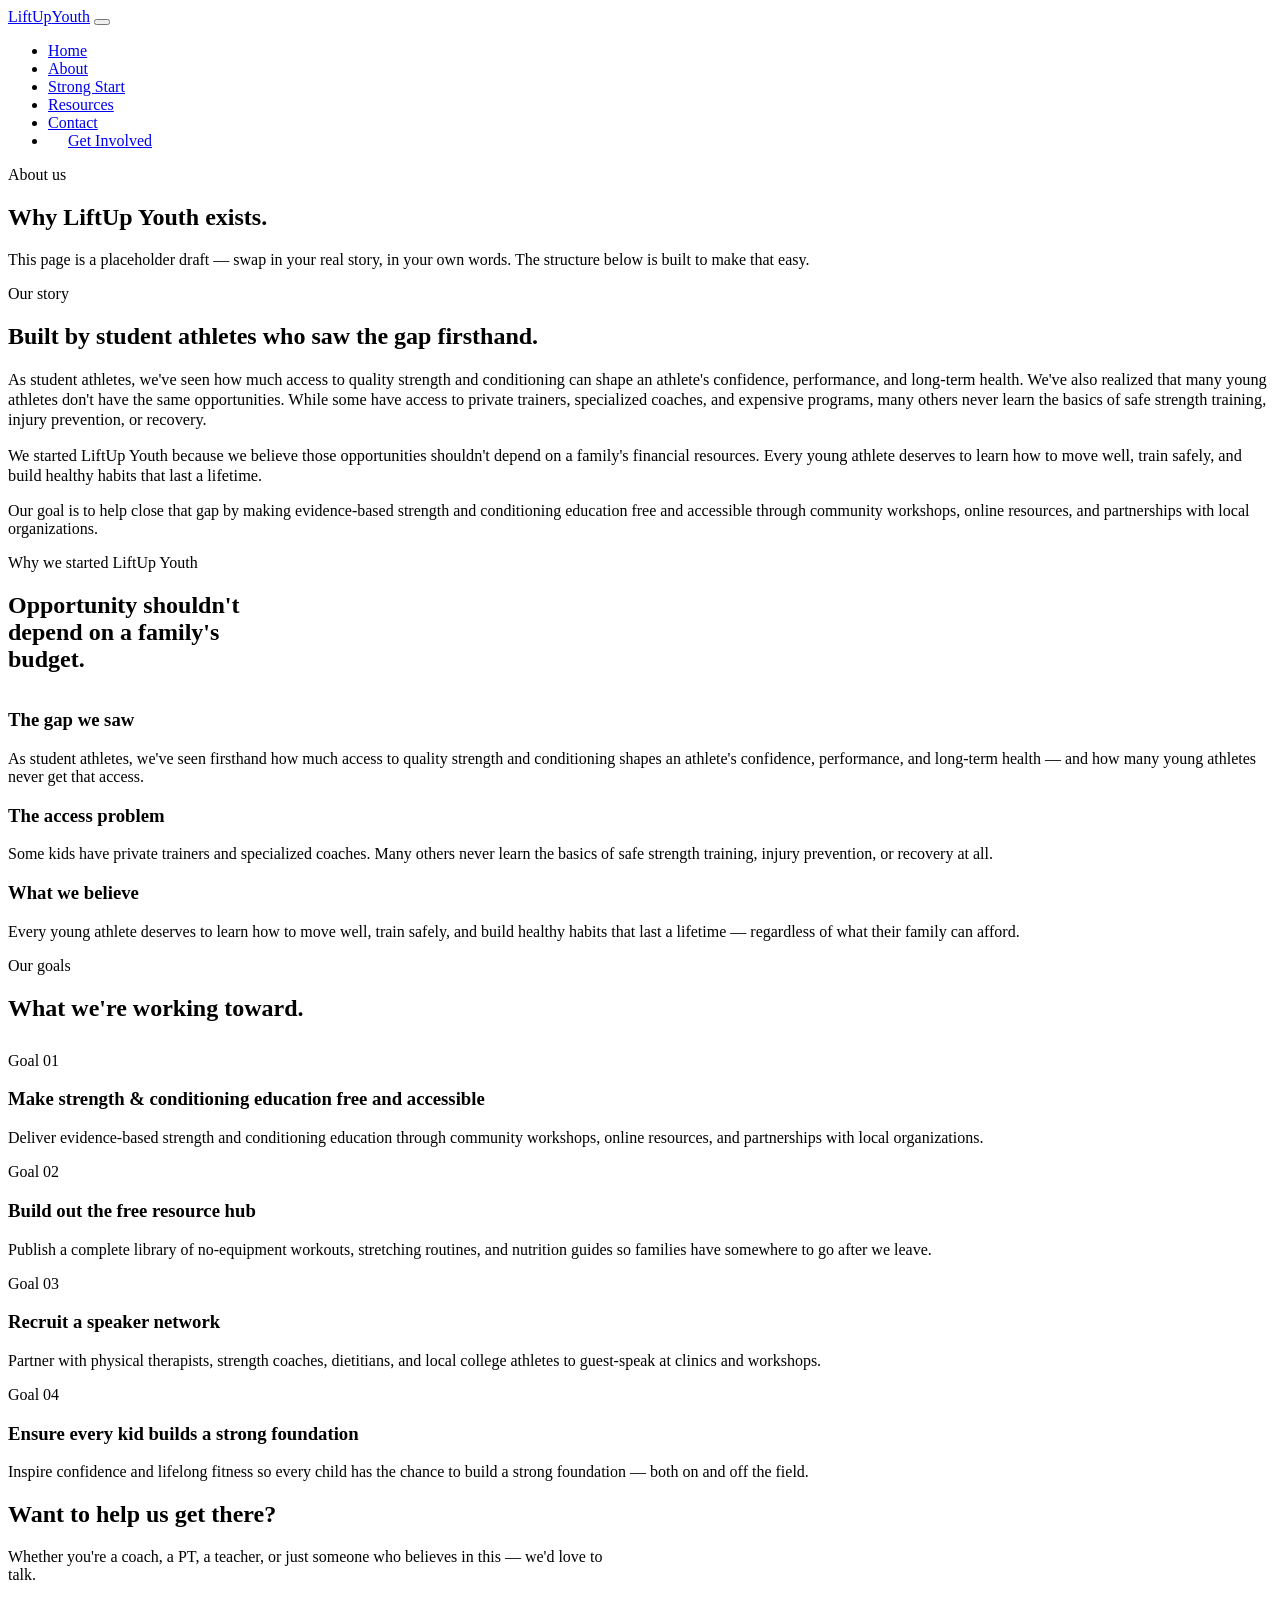
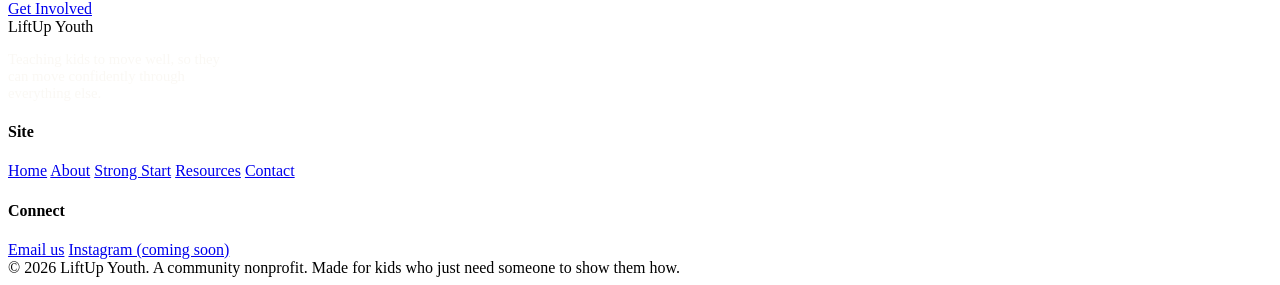
==== about.html @ e83b26b6 "Add files via upload" ====
<!DOCTYPE html>
<html lang="en">
<head>
<meta charset="UTF-8">
<meta name="viewport" content="width=device-width, initial-scale=1.0">
<title>About — LiftUp Youth</title>
<meta name="description" content="Why LiftUp Youth exists, our story, and our goals for youth movement education.">
<link rel="stylesheet" href="styles.css">
</head>
<body>

<header class="site">
  <nav class="nav">
    <a href="index.html" class="logo">LiftUp<span class="dot">Youth</span></a>
    <button class="nav-toggle" aria-label="Toggle menu" onclick="document.querySelector('.nav-links').classList.toggle('open')">
      <span></span><span></span><span></span>
    </button>
    <ul class="nav-links">
      <li><a href="index.html">Home</a></li>
      <li><a href="about.html" class="active">About</a></li>
      <li><a href="strong-start.html">Strong Start</a></li>
      <li><a href="resources.html">Resources</a></li>
      <li><a href="contact.html">Contact</a></li>
      <li class="nav-cta"><a href="contact.html" class="btn btn-primary" style="padding:10px 20px;">Get Involved</a></li>
    </ul>
  </nav>
</header>
<div class="lane-divider thin"></div>

<section class="page-hero">
  <div class="wrap">
    <div class="eyebrow">About us</div>
    <h1>Why LiftUp Youth exists.</h1>
    <p class="lead">This page is a placeholder draft — swap in your real story, in your own words. The structure below is built to make that easy.</p>
  </div>
</section>

<section class="tight">
  <div class="wrap">
    <div class="grid grid-2" style="gap:50px; align-items:start;">
      <div>
        <div class="eyebrow">Our story</div>
        <h2>Built by student athletes who saw the gap firsthand.</h2>
        <div class="stack" style="color:var(--ink-70); font-size:1.02rem;">
          <p>As student athletes, we've seen how much access to quality strength and conditioning can shape an athlete's confidence, performance, and long-term health. We've also realized that many young athletes don't have the same opportunities. While some have access to private trainers, specialized coaches, and expensive programs, many others never learn the basics of safe strength training, injury prevention, or recovery.</p>
          <p>We started LiftUp Youth because we believe those opportunities shouldn't depend on a family's financial resources. Every young athlete deserves to learn how to move well, train safely, and build healthy habits that last a lifetime.</p>
        </div>
      </div>
      <div class="callout">
        <p>Our goal is to help close that gap by making evidence-based strength and conditioning education free and accessible through community workshops, online resources, and partnerships with local organizations.</p>
      </div>
    </div>
  </div>
</section>

<section class="bg-chalk-2 tight">
  <div class="wrap">
    <div class="eyebrow">Why we started LiftUp Youth</div>
    <h2 style="max-width:24ch;">Opportunity shouldn't depend on a family's budget.</h2>
    <div class="grid grid-3" style="margin-top:36px;">
      <div class="card">
        <h3>The gap we saw</h3>
        <p>As student athletes, we've seen firsthand how much access to quality strength and conditioning shapes an athlete's confidence, performance, and long-term health — and how many young athletes never get that access.</p>
      </div>
      <div class="card">
        <h3>The access problem</h3>
        <p>Some kids have private trainers and specialized coaches. Many others never learn the basics of safe strength training, injury prevention, or recovery at all.</p>
      </div>
      <div class="card">
        <h3>What we believe</h3>
        <p>Every young athlete deserves to learn how to move well, train safely, and build healthy habits that last a lifetime — regardless of what their family can afford.</p>
      </div>
    </div>
  </div>
</section>

<section class="tight">
  <div class="wrap">
    <div class="eyebrow">Our goals</div>
    <h2>What we're working toward.</h2>
    <div class="grid grid-2" style="margin-top:30px;">
      <div class="card">
        <span class="num">Goal 01</span>
        <h3>Make strength &amp; conditioning education free and accessible</h3>
        <p>Deliver evidence-based strength and conditioning education through community workshops, online resources, and partnerships with local organizations.</p>
      </div>
      <div class="card">
        <span class="num">Goal 02</span>
        <h3>Build out the free resource hub</h3>
        <p>Publish a complete library of no-equipment workouts, stretching routines, and nutrition guides so families have somewhere to go after we leave.</p>
      </div>
      <div class="card">
        <span class="num">Goal 03</span>
        <h3>Recruit a speaker network</h3>
        <p>Partner with physical therapists, strength coaches, dietitians, and local college athletes to guest-speak at clinics and workshops.</p>
      </div>
      <div class="card">
        <span class="num">Goal 04</span>
        <h3>Ensure every kid builds a strong foundation</h3>
        <p>Inspire confidence and lifelong fitness so every child has the chance to build a strong foundation — both on and off the field.</p>
      </div>
    </div>
  </div>
</section>

<section class="bg-ink tight">
  <div class="wrap center" style="max-width:600px;">
    <h2>Want to help us get there?</h2>
    <p>Whether you're a coach, a PT, a teacher, or just someone who believes in this — we'd love to talk.</p>
    <a href="contact.html" class="btn btn-track">Get Involved</a>
  </div>
</section>

<footer class="site">
  <div class="wrap">
    <div class="foot-grid">
      <div>
        <span class="foot-logo">LiftUp Youth</span>
        <p style="max-width:32ch; color:rgba(246,243,236,0.6); font-size:0.92rem;">Teaching kids to move well, so they can move confidently through everything else.</p>
      </div>
      <div>
        <h4>Site</h4>
        <a href="index.html">Home</a>
        <a href="about.html">About</a>
        <a href="strong-start.html">Strong Start</a>
        <a href="resources.html">Resources</a>
        <a href="contact.html">Contact</a>
      </div>
      <div>
        <h4>Connect</h4>
        <a href="contact.html">Email us</a>
        <a href="#">Instagram (coming soon)</a>
      </div>
    </div>
    <div class="foot-bottom">
      <span>© 2026 LiftUp Youth. A community nonprofit.</span>
      <span>Made for kids who just need someone to show them how.</span>
    </div>
  </div>
</footer>

<script src="script.js"></script>
</body>
</html>
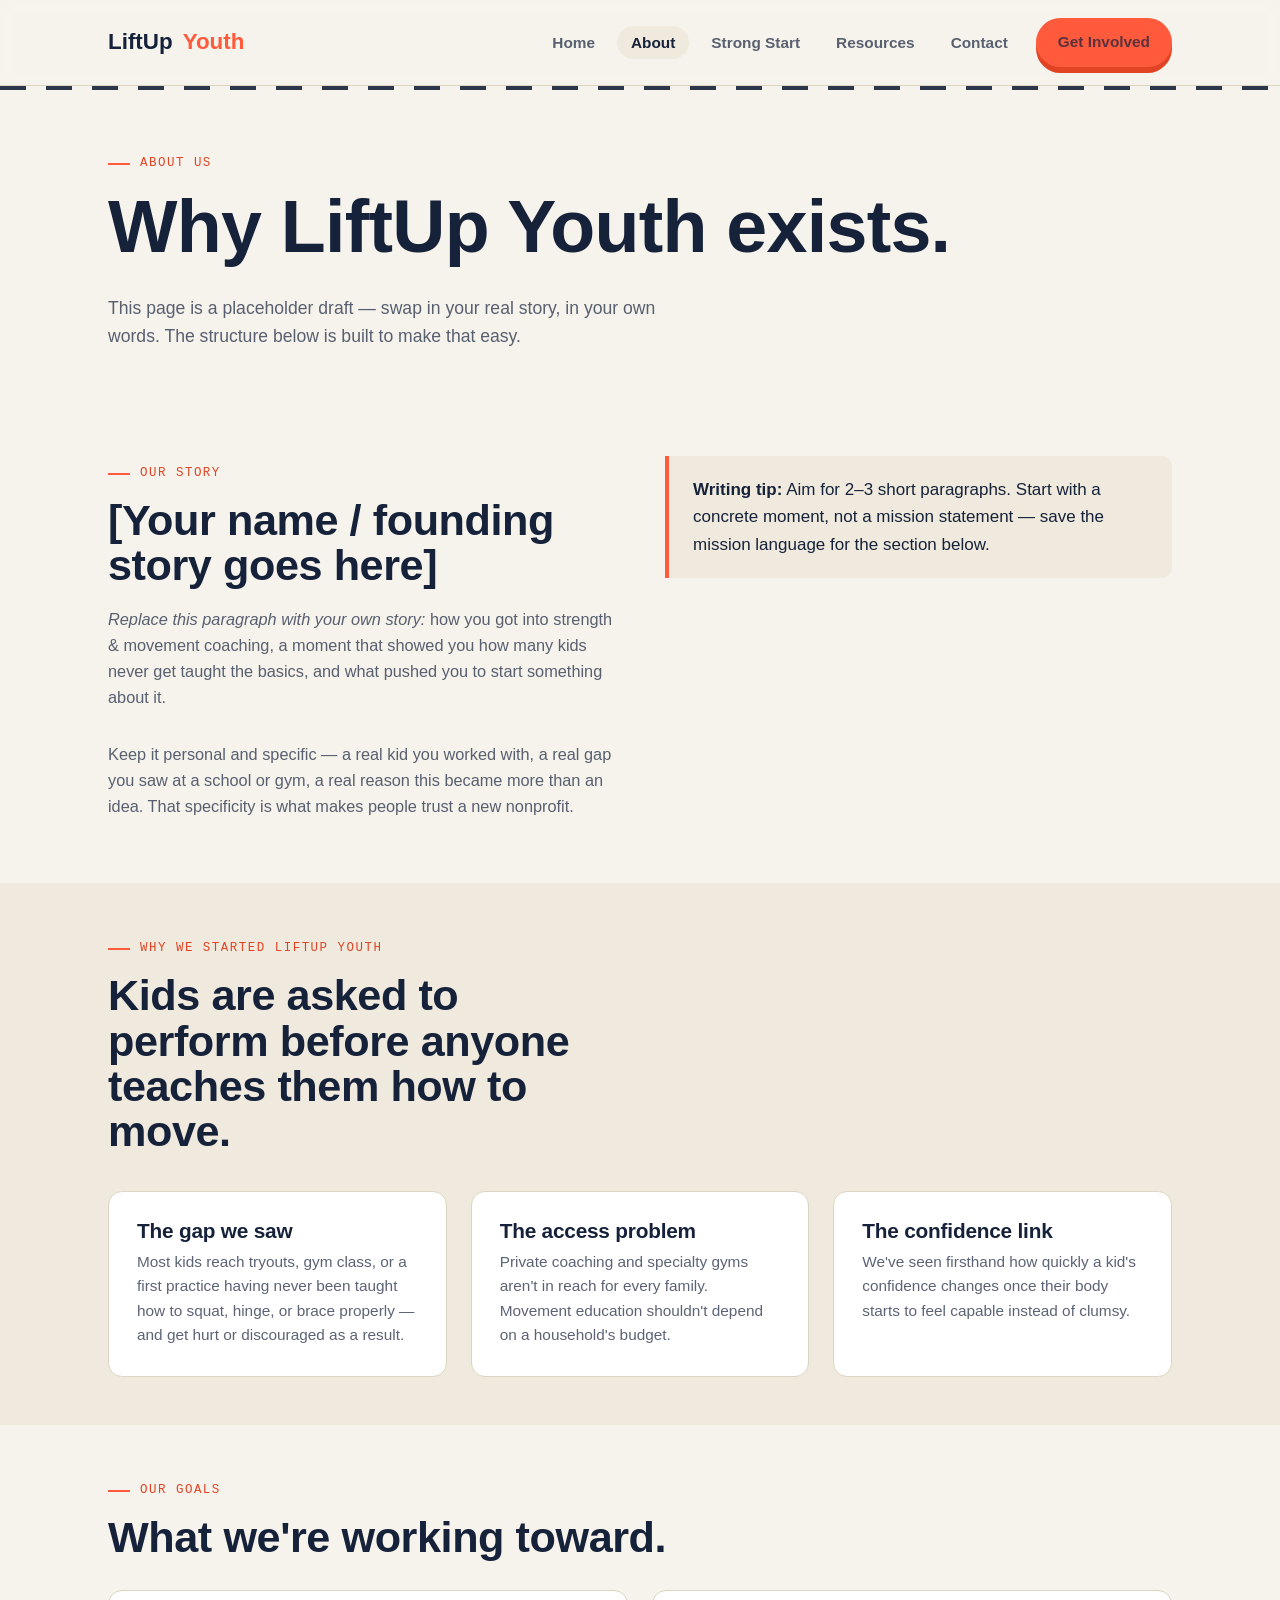
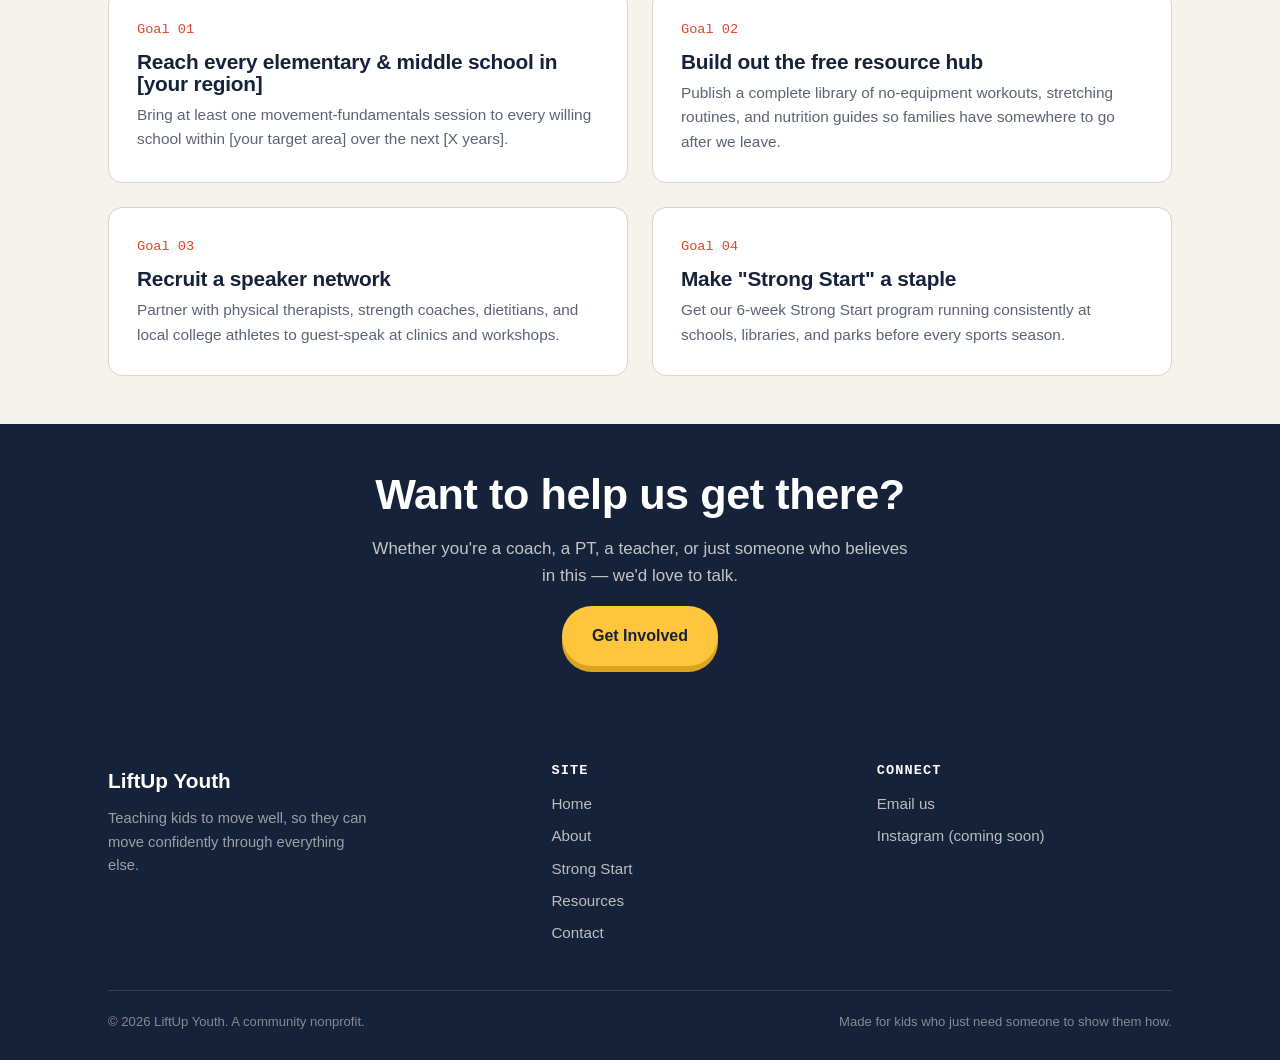
==== commit 03bebd18: "Add files via upload" ====
--- a/about.html
+++ b/about.html
@@ -40,14 +40,14 @@
     <div class="grid grid-2" style="gap:50px; align-items:start;">
       <div>
         <div class="eyebrow">Our story</div>
-        <h2>Built by student athletes who saw the gap firsthand.</h2>
+        <h2>[Your name / founding story goes here]</h2>
         <div class="stack" style="color:var(--ink-70); font-size:1.02rem;">
-          <p>As student athletes, we've seen how much access to quality strength and conditioning can shape an athlete's confidence, performance, and long-term health. We've also realized that many young athletes don't have the same opportunities. While some have access to private trainers, specialized coaches, and expensive programs, many others never learn the basics of safe strength training, injury prevention, or recovery.</p>
-          <p>We started LiftUp Youth because we believe those opportunities shouldn't depend on a family's financial resources. Every young athlete deserves to learn how to move well, train safely, and build healthy habits that last a lifetime.</p>
+          <p><em>Replace this paragraph with your own story:</em> how you got into strength &amp; movement coaching, a moment that showed you how many kids never get taught the basics, and what pushed you to start something about it.</p>
+          <p>Keep it personal and specific — a real kid you worked with, a real gap you saw at a school or gym, a real reason this became more than an idea. That specificity is what makes people trust a new nonprofit.</p>
         </div>
       </div>
       <div class="callout">
-        <p>Our goal is to help close that gap by making evidence-based strength and conditioning education free and accessible through community workshops, online resources, and partnerships with local organizations.</p>
+        <p><strong>Writing tip:</strong> Aim for 2–3 short paragraphs. Start with a concrete moment, not a mission statement — save the mission language for the section below.</p>
       </div>
     </div>
   </div>
@@ -56,19 +56,19 @@
 <section class="bg-chalk-2 tight">
   <div class="wrap">
     <div class="eyebrow">Why we started LiftUp Youth</div>
-    <h2 style="max-width:24ch;">Opportunity shouldn't depend on a family's budget.</h2>
+    <h2 style="max-width:20ch;">Kids are asked to perform before anyone teaches them how to move.</h2>
     <div class="grid grid-3" style="margin-top:36px;">
       <div class="card">
         <h3>The gap we saw</h3>
-        <p>As student athletes, we've seen firsthand how much access to quality strength and conditioning shapes an athlete's confidence, performance, and long-term health — and how many young athletes never get that access.</p>
+        <p>Most kids reach tryouts, gym class, or a first practice having never been taught how to squat, hinge, or brace properly — and get hurt or discouraged as a result.</p>
       </div>
       <div class="card">
         <h3>The access problem</h3>
-        <p>Some kids have private trainers and specialized coaches. Many others never learn the basics of safe strength training, injury prevention, or recovery at all.</p>
+        <p>Private coaching and specialty gyms aren't in reach for every family. Movement education shouldn't depend on a household's budget.</p>
       </div>
       <div class="card">
-        <h3>What we believe</h3>
-        <p>Every young athlete deserves to learn how to move well, train safely, and build healthy habits that last a lifetime — regardless of what their family can afford.</p>
+        <h3>The confidence link</h3>
+        <p>We've seen firsthand how quickly a kid's confidence changes once their body starts to feel capable instead of clumsy.</p>
       </div>
     </div>
   </div>
@@ -81,8 +81,8 @@
     <div class="grid grid-2" style="margin-top:30px;">
       <div class="card">
         <span class="num">Goal 01</span>
-        <h3>Make strength &amp; conditioning education free and accessible</h3>
-        <p>Deliver evidence-based strength and conditioning education through community workshops, online resources, and partnerships with local organizations.</p>
+        <h3>Reach every elementary &amp; middle school in [your region]</h3>
+        <p>Bring at least one movement-fundamentals session to every willing school within [your target area] over the next [X years].</p>
       </div>
       <div class="card">
         <span class="num">Goal 02</span>
@@ -96,8 +96,8 @@
       </div>
       <div class="card">
         <span class="num">Goal 04</span>
-        <h3>Ensure every kid builds a strong foundation</h3>
-        <p>Inspire confidence and lifelong fitness so every child has the chance to build a strong foundation — both on and off the field.</p>
+        <h3>Make "Strong Start" a staple</h3>
+        <p>Get our 6-week Strong Start program running consistently at schools, libraries, and parks before every sports season.</p>
       </div>
     </div>
   </div>
--- a/styles.css
+++ b/styles.css
@@ -0,0 +1,550 @@
+/* ============================================
+   LIFTUP YOUTH — DESIGN TOKENS
+   Palette:
+     --chalk:   #F6F3EC  (background, chalk-dust white)
+     --ink:     #16213A  (primary text / navy)
+     --coral:   #FF5A3C  (primary accent — energy, effort)
+     --track:   #FFC53D  (secondary accent — track/field yellow)
+     --grass:   #3F8C5A  (tertiary — parks, growth, community)
+     --lane:    #E7E1D3  (hairline / divider on chalk)
+   Type:
+     Display  — 'League Spartan' (chunky, athletic, poster-like)
+     Body     — 'Work Sans' (clean, legible, warm)
+     Utility  — 'Space Mono' (stopwatch / scoreboard numerals)
+   Signature:
+     The "lane line" — a dashed track-lane rule that runs through
+     section dividers, and a hand-drawn arc motion-path used to
+     mark movement/technique callouts.
+   ============================================ */
+
+@import url('https://fonts.googleapis.com/css2?family=League+Spartan:wght@500;700;900&family=Work+Sans:wght@400;500;600;700&family=Space+Mono:wght@400;700&display=swap');
+
+:root {
+  --chalk: #F6F3EC;
+  --chalk-2: #EFEADD;
+  --ink: #16213A;
+  --ink-70: rgba(22,33,58,0.7);
+  --ink-45: rgba(22,33,58,0.45);
+  --coral: #FF5A3C;
+  --coral-dark: #E14424;
+  --track: #FFC53D;
+  --grass: #3F8C5A;
+  --lane: #DCD5C3;
+  --white: #FFFFFF;
+
+  --font-display: 'League Spartan', sans-serif;
+  --font-body: 'Work Sans', sans-serif;
+  --font-mono: 'Space Mono', monospace;
+
+  --max-w: 1120px;
+  --radius: 14px;
+}
+
+* { box-sizing: border-box; }
+
+html { scroll-behavior: smooth; }
+
+body {
+  margin: 0;
+  background: var(--chalk);
+  color: var(--ink);
+  font-family: var(--font-body);
+  font-size: 17px;
+  line-height: 1.6;
+  -webkit-font-smoothing: antialiased;
+}
+
+img { max-width: 100%; display: block; }
+
+a { color: inherit; }
+
+.wrap {
+  max-width: var(--max-w);
+  margin: 0 auto;
+  padding: 0 28px;
+}
+
+h1, h2, h3, h4 {
+  font-family: var(--font-display);
+  font-weight: 900;
+  line-height: 1.05;
+  margin: 0 0 0.4em 0;
+  letter-spacing: -0.01em;
+}
+
+h1 { font-size: clamp(2.6rem, 6vw, 4.6rem); }
+h2 { font-size: clamp(1.9rem, 4vw, 2.7rem); }
+h3 { font-size: 1.3rem; text-transform: none; }
+
+p { margin: 0 0 1em 0; }
+
+.eyebrow {
+  font-family: var(--font-mono);
+  font-size: 0.78rem;
+  letter-spacing: 0.12em;
+  text-transform: uppercase;
+  color: var(--coral-dark);
+  display: inline-flex;
+  align-items: center;
+  gap: 10px;
+  margin-bottom: 14px;
+}
+
+.eyebrow::before {
+  content: "";
+  width: 22px;
+  height: 2px;
+  background: var(--coral);
+  display: inline-block;
+}
+
+/* ---------- Buttons ---------- */
+.btn {
+  display: inline-flex;
+  align-items: center;
+  justify-content: center;
+  gap: 8px;
+  font-family: var(--font-body);
+  font-weight: 700;
+  font-size: 1rem;
+  padding: 15px 28px;
+  border-radius: 999px;
+  text-decoration: none;
+  border: 2px solid transparent;
+  cursor: pointer;
+  transition: transform 0.15s ease, box-shadow 0.15s ease, background 0.15s ease, color 0.15s ease;
+}
+.btn:hover { transform: translateY(-2px); }
+
+.btn-primary {
+  background: var(--coral);
+  color: var(--white);
+  box-shadow: 0 6px 0 var(--coral-dark);
+}
+.btn-primary:hover { box-shadow: 0 8px 0 var(--coral-dark); }
+.btn-primary:active { transform: translateY(2px); box-shadow: 0 3px 0 var(--coral-dark); }
+
+.btn-outline {
+  background: transparent;
+  color: var(--ink);
+  border-color: var(--ink);
+}
+.btn-outline:hover { background: var(--ink); color: var(--chalk); }
+
+.btn-track {
+  background: var(--track);
+  color: var(--ink);
+  box-shadow: 0 6px 0 #D9A521;
+}
+.btn-track:hover { box-shadow: 0 8px 0 #D9A521; }
+.btn-track:active { transform: translateY(2px); box-shadow: 0 3px 0 #D9A521; }
+
+/* ---------- Header / Nav ---------- */
+header.site {
+  position: sticky;
+  top: 0;
+  z-index: 50;
+  background: rgba(246,243,236,0.92);
+  backdrop-filter: blur(6px);
+  border-bottom: 1px solid var(--lane);
+}
+
+.nav {
+  display: flex;
+  align-items: center;
+  justify-content: space-between;
+  padding: 18px 28px;
+  max-width: var(--max-w);
+  margin: 0 auto;
+}
+
+.logo {
+  font-family: var(--font-display);
+  font-weight: 900;
+  font-size: 1.4rem;
+  text-decoration: none;
+  color: var(--ink);
+  display: flex;
+  align-items: center;
+  gap: 10px;
+}
+.logo .dot { color: var(--coral); }
+
+.nav-links {
+  display: flex;
+  gap: 8px;
+  list-style: none;
+  margin: 0;
+  padding: 0;
+  align-items: center;
+}
+
+.nav-links a {
+  text-decoration: none;
+  font-weight: 600;
+  font-size: 0.96rem;
+  color: var(--ink-70);
+  padding: 8px 14px;
+  border-radius: 999px;
+  transition: background 0.15s ease, color 0.15s ease;
+}
+.nav-links a:hover { background: var(--chalk-2); color: var(--ink); }
+.nav-links a.active { color: var(--ink); background: var(--chalk-2); }
+
+.nav-cta { margin-left: 6px; }
+
+.nav-toggle {
+  display: none;
+  background: none;
+  border: none;
+  cursor: pointer;
+  padding: 6px;
+}
+.nav-toggle span {
+  display: block;
+  width: 24px;
+  height: 3px;
+  background: var(--ink);
+  margin: 5px 0;
+  border-radius: 2px;
+}
+
+@media (max-width: 860px) {
+  .nav-toggle { display: block; }
+  .nav-links {
+    position: absolute;
+    top: 100%;
+    left: 0;
+    right: 0;
+    background: var(--chalk);
+    flex-direction: column;
+    align-items: stretch;
+    padding: 10px 28px 22px;
+    border-bottom: 1px solid var(--lane);
+    display: none;
+  }
+  .nav-links.open { display: flex; }
+  .nav-links a { padding: 12px 10px; }
+  .nav-cta { margin-left: 0; margin-top: 6px; }
+}
+
+/* ---------- Lane divider (signature motif) ---------- */
+.lane-divider {
+  height: 10px;
+  width: 100%;
+  background-image: repeating-linear-gradient(
+    90deg,
+    var(--ink) 0px, var(--ink) 26px,
+    transparent 26px, transparent 46px
+  );
+  opacity: 0.9;
+}
+.lane-divider.thin { height: 4px; }
+.lane-divider.coral {
+  background-image: repeating-linear-gradient(
+    90deg, var(--coral) 0px, var(--coral) 26px, transparent 26px, transparent 46px
+  );
+}
+
+/* ---------- Hero ---------- */
+.hero {
+  position: relative;
+  overflow: hidden;
+  padding: 76px 0 60px;
+}
+
+.hero-grid {
+  display: grid;
+  grid-template-columns: 1.15fr 0.85fr;
+  gap: 40px;
+  align-items: center;
+}
+
+@media (max-width: 860px) {
+  .hero-grid { grid-template-columns: 1fr; }
+}
+
+.hero h1 span.hl { color: var(--coral); }
+
+.hero-sub {
+  font-size: 1.15rem;
+  color: var(--ink-70);
+  max-width: 46ch;
+  margin-bottom: 30px;
+}
+
+.hero-actions { display: flex; gap: 14px; flex-wrap: wrap; }
+
+.hero-art {
+  position: relative;
+  aspect-ratio: 1/1;
+  display: flex;
+  align-items: center;
+  justify-content: center;
+}
+
+/* ---------- Sections ---------- */
+section { padding: 76px 0; }
+section.tight { padding: 48px 0; }
+
+.section-head { max-width: 62ch; margin-bottom: 46px; }
+
+.bg-ink { background: var(--ink); color: var(--chalk); }
+.bg-ink .eyebrow { color: var(--track); }
+.bg-ink .eyebrow::before { background: var(--track); }
+.bg-ink h2, .bg-ink h3 { color: var(--white); }
+.bg-ink p { color: rgba(246,243,236,0.78); }
+
+.bg-chalk-2 { background: var(--chalk-2); }
+
+/* ---------- Cards ---------- */
+.grid {
+  display: grid;
+  gap: 24px;
+}
+.grid-3 { grid-template-columns: repeat(3, 1fr); }
+.grid-2 { grid-template-columns: repeat(2, 1fr); }
+.grid-4 { grid-template-columns: repeat(4, 1fr); }
+
+@media (max-width: 900px) {
+  .grid-3, .grid-4 { grid-template-columns: repeat(2, 1fr); }
+}
+@media (max-width: 600px) {
+  .grid-3, .grid-4, .grid-2 { grid-template-columns: 1fr; }
+}
+
+.card {
+  background: var(--white);
+  border: 1px solid var(--lane);
+  border-radius: var(--radius);
+  padding: 28px;
+  transition: transform 0.15s ease, box-shadow 0.15s ease;
+}
+.card:hover { transform: translateY(-4px); box-shadow: 0 14px 30px rgba(22,33,58,0.08); }
+
+.card .num {
+  font-family: var(--font-mono);
+  font-size: 0.85rem;
+  color: var(--coral-dark);
+  margin-bottom: 10px;
+  display: block;
+}
+
+.card h3 { margin-bottom: 8px; }
+.card p { color: var(--ink-70); margin-bottom: 0; font-size: 0.96rem; }
+
+.card.on-ink {
+  background: rgba(255,255,255,0.06);
+  border-color: rgba(255,255,255,0.14);
+}
+.card.on-ink p { color: rgba(246,243,236,0.75); }
+.card.on-ink h3 { color: var(--white); }
+
+/* pill tag */
+.tag {
+  display: inline-block;
+  font-family: var(--font-mono);
+  font-size: 0.72rem;
+  letter-spacing: 0.06em;
+  text-transform: uppercase;
+  padding: 4px 10px;
+  border-radius: 999px;
+  background: var(--track);
+  color: var(--ink);
+  margin-bottom: 10px;
+}
+.tag.coral { background: var(--coral); color: var(--white); }
+.tag.grass { background: var(--grass); color: var(--white); }
+.tag.muted { background: var(--lane); color: var(--ink-70); }
+
+/* ---------- Week timeline (Strong Start) ---------- */
+.weeks {
+  display: flex;
+  flex-direction: column;
+  gap: 0;
+  border-left: 3px dashed var(--lane);
+  margin-left: 18px;
+}
+.week {
+  position: relative;
+  padding: 26px 0 26px 34px;
+}
+.week::before {
+  content: attr(data-w);
+  position: absolute;
+  left: -21px;
+  top: 26px;
+  width: 40px;
+  height: 40px;
+  border-radius: 50%;
+  background: var(--chalk);
+  border: 3px dashed var(--lane);
+  display: flex;
+  align-items: center;
+  justify-content: center;
+  font-family: var(--font-mono);
+  font-size: 0.8rem;
+  color: var(--ink-70);
+}
+.week.ready::before {
+  background: var(--coral);
+  border-color: var(--coral);
+  color: var(--white);
+  border-style: solid;
+}
+.week h3 { margin-bottom: 6px; }
+.week .status {
+  font-family: var(--font-mono);
+  font-size: 0.75rem;
+  text-transform: uppercase;
+  letter-spacing: 0.08em;
+  color: var(--ink-45);
+}
+.week.ready .status { color: var(--coral-dark); }
+.week ul { margin: 10px 0 0; padding-left: 20px; color: var(--ink-70); }
+.week ul li { margin-bottom: 4px; }
+
+/* ---------- Resource grid ---------- */
+.resource-card {
+  border: 1.5px dashed var(--lane);
+  border-radius: var(--radius);
+  padding: 26px;
+  background: var(--white);
+}
+.resource-card h3 { display: flex; align-items: center; gap: 10px; }
+.resource-card .soon {
+  font-family: var(--font-mono);
+  font-size: 0.68rem;
+  text-transform: uppercase;
+  letter-spacing: 0.06em;
+  color: var(--ink-45);
+  background: var(--chalk-2);
+  padding: 3px 9px;
+  border-radius: 999px;
+}
+
+/* ---------- Forms ---------- */
+form.contact-form {
+  display: grid;
+  gap: 18px;
+}
+.form-row { display: grid; gap: 8px; }
+.form-row.two { grid-template-columns: 1fr 1fr; gap: 18px; }
+@media (max-width: 600px) { .form-row.two { grid-template-columns: 1fr; } }
+
+label {
+  font-weight: 600;
+  font-size: 0.92rem;
+}
+
+input, select, textarea {
+  font-family: var(--font-body);
+  font-size: 1rem;
+  padding: 13px 14px;
+  border-radius: 10px;
+  border: 1.5px solid var(--lane);
+  background: var(--white);
+  color: var(--ink);
+}
+input:focus, select:focus, textarea:focus {
+  outline: 2px solid var(--coral);
+  outline-offset: 1px;
+  border-color: var(--coral);
+}
+textarea { resize: vertical; min-height: 120px; }
+
+.form-note {
+  font-size: 0.85rem;
+  color: var(--ink-45);
+}
+
+/* ---------- Footer ---------- */
+footer.site {
+  background: var(--ink);
+  color: rgba(246,243,236,0.75);
+  padding: 50px 0 28px;
+}
+footer.site .foot-grid {
+  display: grid;
+  grid-template-columns: 1.4fr 1fr 1fr;
+  gap: 30px;
+  margin-bottom: 36px;
+}
+@media (max-width: 700px) {
+  footer.site .foot-grid { grid-template-columns: 1fr; }
+}
+footer.site h4 {
+  color: var(--white);
+  font-size: 0.85rem;
+  text-transform: uppercase;
+  letter-spacing: 0.08em;
+  font-family: var(--font-mono);
+  font-weight: 700;
+  margin-bottom: 14px;
+}
+footer.site a {
+  display: block;
+  text-decoration: none;
+  color: rgba(246,243,236,0.75);
+  margin-bottom: 8px;
+  font-size: 0.95rem;
+}
+footer.site a:hover { color: var(--track); }
+footer .foot-bottom {
+  border-top: 1px solid rgba(246,243,236,0.15);
+  padding-top: 20px;
+  font-size: 0.82rem;
+  color: rgba(246,243,236,0.5);
+  display: flex;
+  justify-content: space-between;
+  flex-wrap: wrap;
+  gap: 10px;
+}
+footer .foot-logo {
+  font-family: var(--font-display);
+  font-weight: 900;
+  color: var(--white);
+  font-size: 1.3rem;
+  margin-bottom: 10px;
+  display: block;
+}
+
+/* ---------- Page hero (inner pages) ---------- */
+.page-hero {
+  padding: 56px 0 40px;
+}
+.page-hero p.lead {
+  font-size: 1.1rem;
+  color: var(--ink-70);
+  max-width: 60ch;
+}
+
+/* ---------- Utility ---------- */
+.mt-0 { margin-top: 0; }
+.center { text-align: center; margin-left: auto; margin-right: auto; }
+.stack { display: flex; flex-direction: column; gap: 14px; }
+.callout {
+  border-left: 4px solid var(--coral);
+  background: var(--chalk-2);
+  padding: 20px 24px;
+  border-radius: 0 10px 10px 0;
+}
+.callout p:last-child { margin-bottom: 0; }
+
+.qr-block {
+  display: flex;
+  align-items: center;
+  gap: 18px;
+  background: var(--white);
+  border: 1px solid var(--lane);
+  border-radius: var(--radius);
+  padding: 20px;
+}
+.qr-block .qr-box {
+  width: 84px;
+  height: 84px;
+  flex-shrink: 0;
+  background: repeating-conic-gradient(var(--ink) 0% 25%, transparent 0% 50%) 0 0/12px 12px;
+  border: 6px solid var(--ink);
+  border-radius: 6px;
+}
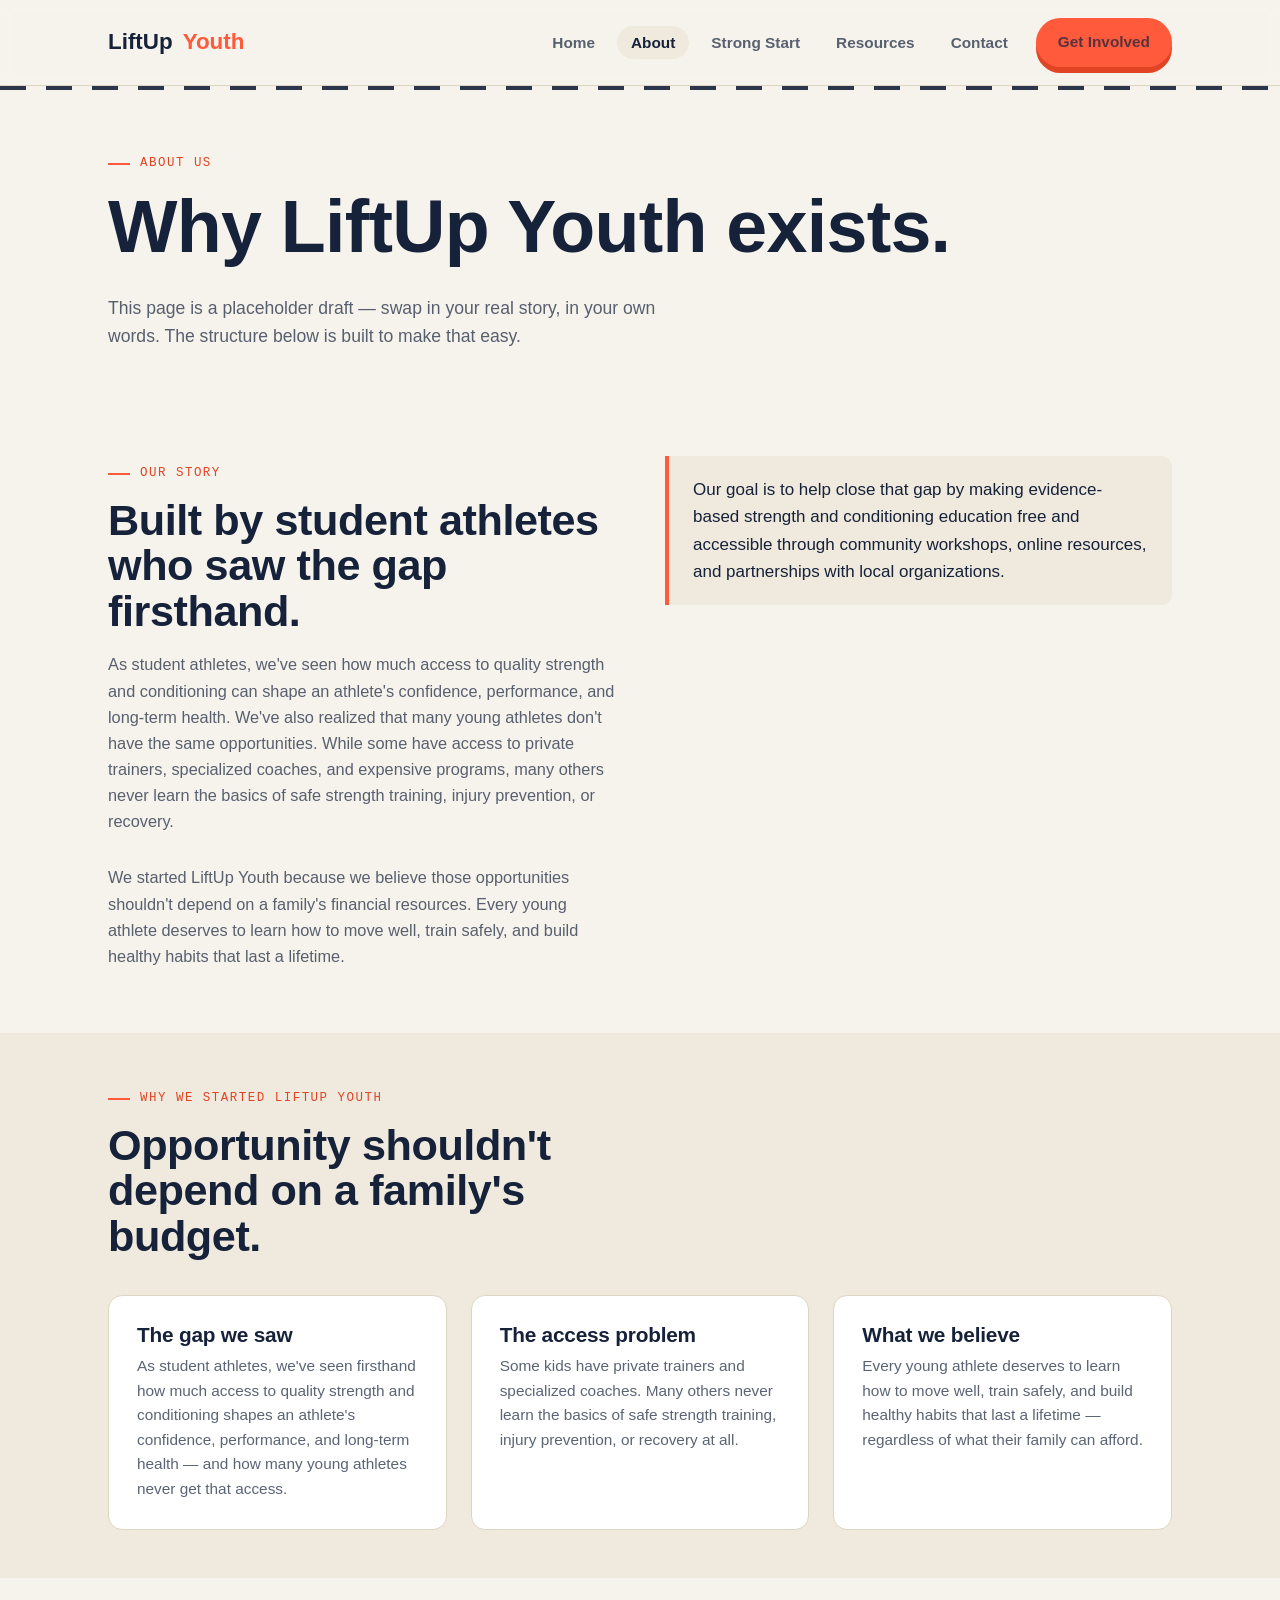
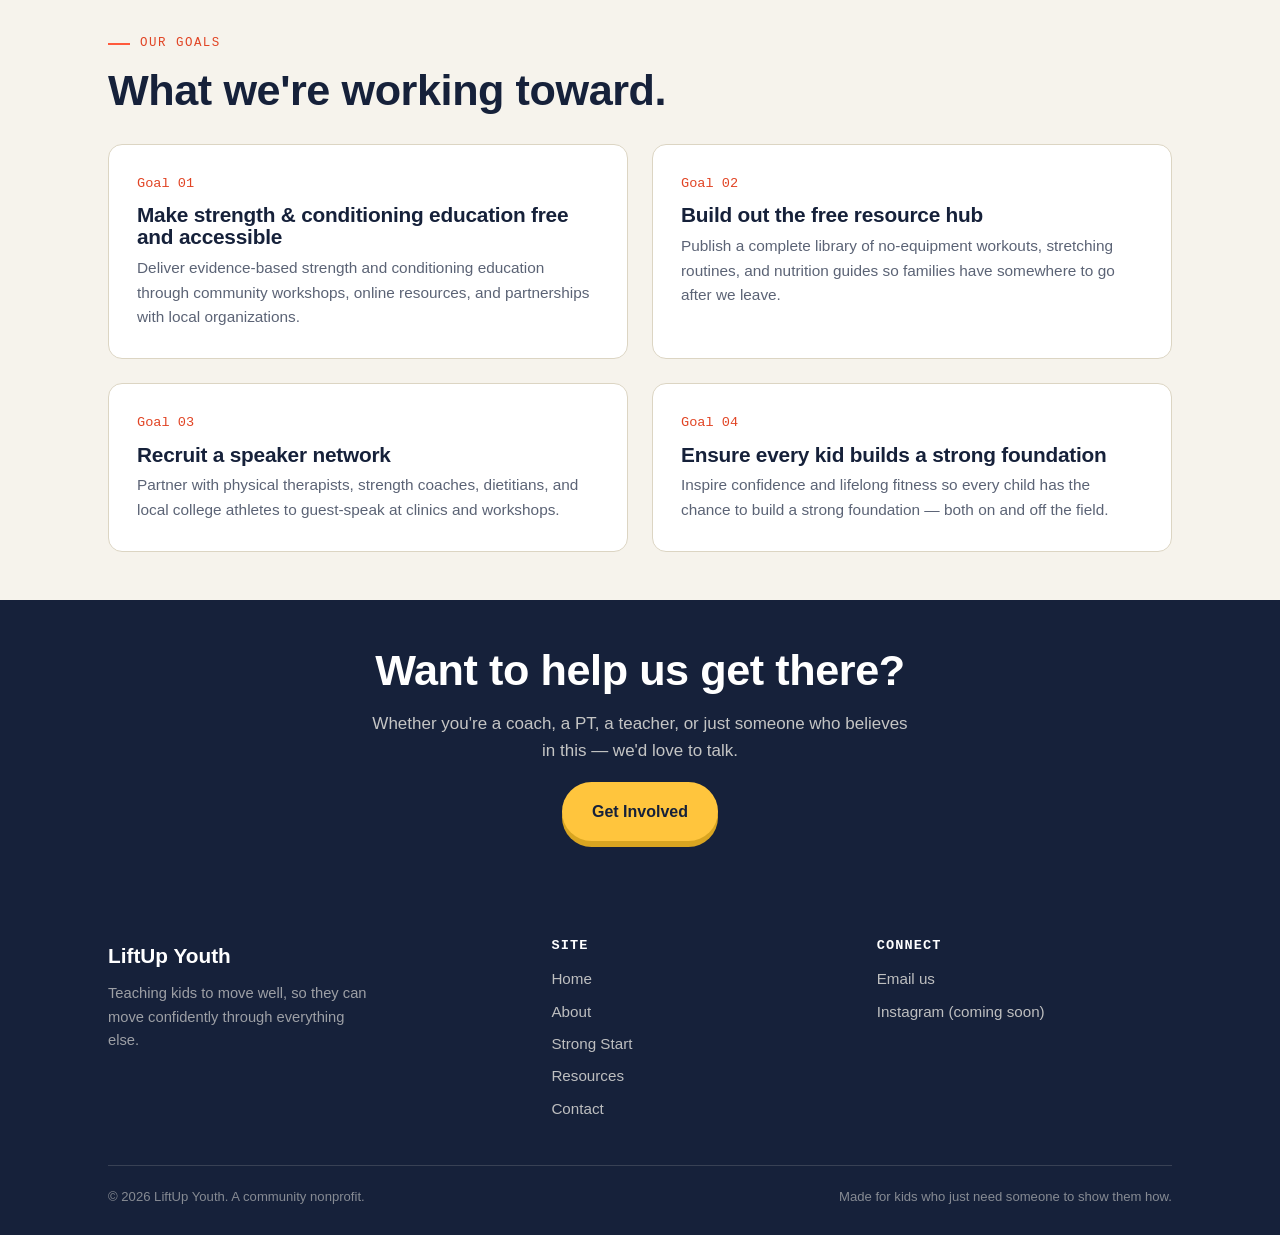
==== commit aac1cfa1: "Add files via upload" ====
--- a/about.html
+++ b/about.html
@@ -40,14 +40,14 @@
     <div class="grid grid-2" style="gap:50px; align-items:start;">
       <div>
         <div class="eyebrow">Our story</div>
-        <h2>[Your name / founding story goes here]</h2>
+        <h2>Built by student athletes who saw the gap firsthand.</h2>
         <div class="stack" style="color:var(--ink-70); font-size:1.02rem;">
-          <p><em>Replace this paragraph with your own story:</em> how you got into strength &amp; movement coaching, a moment that showed you how many kids never get taught the basics, and what pushed you to start something about it.</p>
-          <p>Keep it personal and specific — a real kid you worked with, a real gap you saw at a school or gym, a real reason this became more than an idea. That specificity is what makes people trust a new nonprofit.</p>
+          <p>As student athletes, we've seen how much access to quality strength and conditioning can shape an athlete's confidence, performance, and long-term health. We've also realized that many young athletes don't have the same opportunities. While some have access to private trainers, specialized coaches, and expensive programs, many others never learn the basics of safe strength training, injury prevention, or recovery.</p>
+          <p>We started LiftUp Youth because we believe those opportunities shouldn't depend on a family's financial resources. Every young athlete deserves to learn how to move well, train safely, and build healthy habits that last a lifetime.</p>
         </div>
       </div>
       <div class="callout">
-        <p><strong>Writing tip:</strong> Aim for 2–3 short paragraphs. Start with a concrete moment, not a mission statement — save the mission language for the section below.</p>
+        <p>Our goal is to help close that gap by making evidence-based strength and conditioning education free and accessible through community workshops, online resources, and partnerships with local organizations.</p>
       </div>
     </div>
   </div>
@@ -56,19 +56,19 @@
 <section class="bg-chalk-2 tight">
   <div class="wrap">
     <div class="eyebrow">Why we started LiftUp Youth</div>
-    <h2 style="max-width:20ch;">Kids are asked to perform before anyone teaches them how to move.</h2>
+    <h2 style="max-width:24ch;">Opportunity shouldn't depend on a family's budget.</h2>
     <div class="grid grid-3" style="margin-top:36px;">
       <div class="card">
         <h3>The gap we saw</h3>
-        <p>Most kids reach tryouts, gym class, or a first practice having never been taught how to squat, hinge, or brace properly — and get hurt or discouraged as a result.</p>
+        <p>As student athletes, we've seen firsthand how much access to quality strength and conditioning shapes an athlete's confidence, performance, and long-term health — and how many young athletes never get that access.</p>
       </div>
       <div class="card">
         <h3>The access problem</h3>
-        <p>Private coaching and specialty gyms aren't in reach for every family. Movement education shouldn't depend on a household's budget.</p>
+        <p>Some kids have private trainers and specialized coaches. Many others never learn the basics of safe strength training, injury prevention, or recovery at all.</p>
       </div>
       <div class="card">
-        <h3>The confidence link</h3>
-        <p>We've seen firsthand how quickly a kid's confidence changes once their body starts to feel capable instead of clumsy.</p>
+        <h3>What we believe</h3>
+        <p>Every young athlete deserves to learn how to move well, train safely, and build healthy habits that last a lifetime — regardless of what their family can afford.</p>
       </div>
     </div>
   </div>
@@ -81,8 +81,8 @@
     <div class="grid grid-2" style="margin-top:30px;">
       <div class="card">
         <span class="num">Goal 01</span>
-        <h3>Reach every elementary &amp; middle school in [your region]</h3>
-        <p>Bring at least one movement-fundamentals session to every willing school within [your target area] over the next [X years].</p>
+        <h3>Make strength &amp; conditioning education free and accessible</h3>
+        <p>Deliver evidence-based strength and conditioning education through community workshops, online resources, and partnerships with local organizations.</p>
       </div>
       <div class="card">
         <span class="num">Goal 02</span>
@@ -96,8 +96,8 @@
       </div>
       <div class="card">
         <span class="num">Goal 04</span>
-        <h3>Make "Strong Start" a staple</h3>
-        <p>Get our 6-week Strong Start program running consistently at schools, libraries, and parks before every sports season.</p>
+        <h3>Ensure every kid builds a strong foundation</h3>
+        <p>Inspire confidence and lifelong fitness so every child has the chance to build a strong foundation — both on and off the field.</p>
       </div>
     </div>
   </div>
